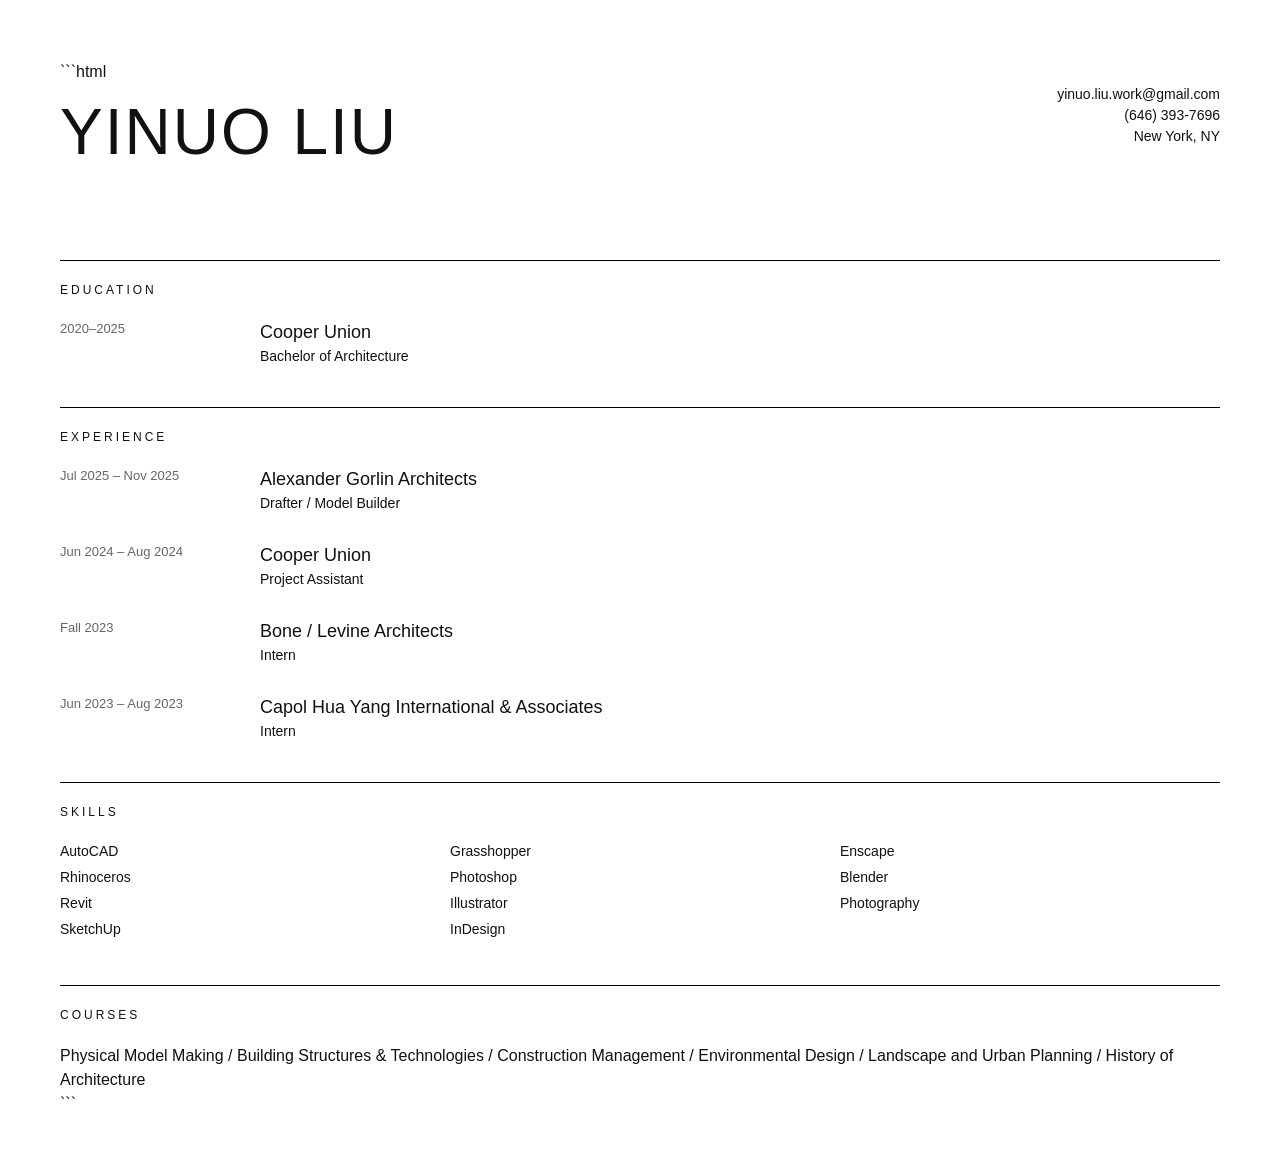
==== index.html @ 44718fdf "Update index.html" ====
```html
<!DOCTYPE html>
<html lang="en">

<head>
<meta charset="UTF-8">
<meta name="viewport" content="width=device-width, initial-scale=1.0">

<title>Yinuo Liu</title>

<style>

*{
    margin:0;
    padding:0;
    box-sizing:border-box;
}

body{
    font-family: Helvetica, Arial, sans-serif;
    color:#111;
    background:white;
    padding:60px;
    line-height:1.5;
}

.container{
    max-width:1200px;
    margin:auto;
}

.header{
    display:flex;
    justify-content:space-between;
    align-items:flex-start;
    margin-bottom:80px;
}

.name{
    font-size:64px;
    font-weight:300;
    letter-spacing:2px;
}

.contact{
    text-align:right;
    font-size:14px;
}

.section{
    border-top:1px solid #000;
    padding-top:20px;
    margin-top:40px;
}

.section-title{
    font-size:12px;
    letter-spacing:3px;
    margin-bottom:20px;
}

.entry{
    display:grid;
    grid-template-columns:200px 1fr;
    margin-bottom:28px;
}

.date{
    font-size:13px;
    color:#666;
}

.content h3{
    font-size:18px;
    font-weight:500;
}

.content p{
    font-size:14px;
}

.skills{
    display:grid;
    grid-template-columns:repeat(3,1fr);
    gap:10px;
    font-size:14px;
}

ul{
    list-style:none;
}

li{
    margin-bottom:5px;
}

</style>
</head>

<body>

<div class="container">

<div class="header">

<div>
    <h1 class="name">YINUO LIU</h1>
</div>

<div class="contact">
    yinuo.liu.work@gmail.com<br>
    (646) 393-7696<br>
    New York, NY
</div>

</div>

<div class="section">

<div class="section-title">EDUCATION</div>

<div class="entry">
    <div class="date">2020–2025</div>

    <div class="content">
        <h3>Cooper Union</h3>
        <p>Bachelor of Architecture</p>
    </div>
</div>

</div>

<div class="section">

<div class="section-title">EXPERIENCE</div>

<div class="entry">
    <div class="date">
        Jul 2025 – Nov 2025
    </div>

    <div class="content">
        <h3>Alexander Gorlin Architects</h3>
        <p>Drafter / Model Builder</p>
    </div>
</div>

<div class="entry">
    <div class="date">
        Jun 2024 – Aug 2024
    </div>

    <div class="content">
        <h3>Cooper Union</h3>
        <p>Project Assistant</p>
    </div>
</div>

<div class="entry">
    <div class="date">
        Fall 2023
    </div>

    <div class="content">
        <h3>Bone / Levine Architects</h3>
        <p>Intern</p>
    </div>
</div>

<div class="entry">
    <div class="date">
        Jun 2023 – Aug 2023
    </div>

    <div class="content">
        <h3>Capol Hua Yang International & Associates</h3>
        <p>Intern</p>
    </div>
</div>

</div>

<div class="section">

<div class="section-title">SKILLS</div>

<div class="skills">

<div>
<ul>
<li>AutoCAD</li>
<li>Rhinoceros</li>
<li>Revit</li>
<li>SketchUp</li>
</ul>
</div>

<div>
<ul>
<li>Grasshopper</li>
<li>Photoshop</li>
<li>Illustrator</li>
<li>InDesign</li>
</ul>
</div>

<div>
<ul>
<li>Enscape</li>
<li>Blender</li>
<li>Photography</li>
</ul>
</div>

</div>

</div>

<div class="section">

<div class="section-title">COURSES</div>

<p>
Physical Model Making /
Building Structures & Technologies /
Construction Management /
Environmental Design /
Landscape and Urban Planning /
History of Architecture
</p>

</div>

</div>

</body>
</html>
```
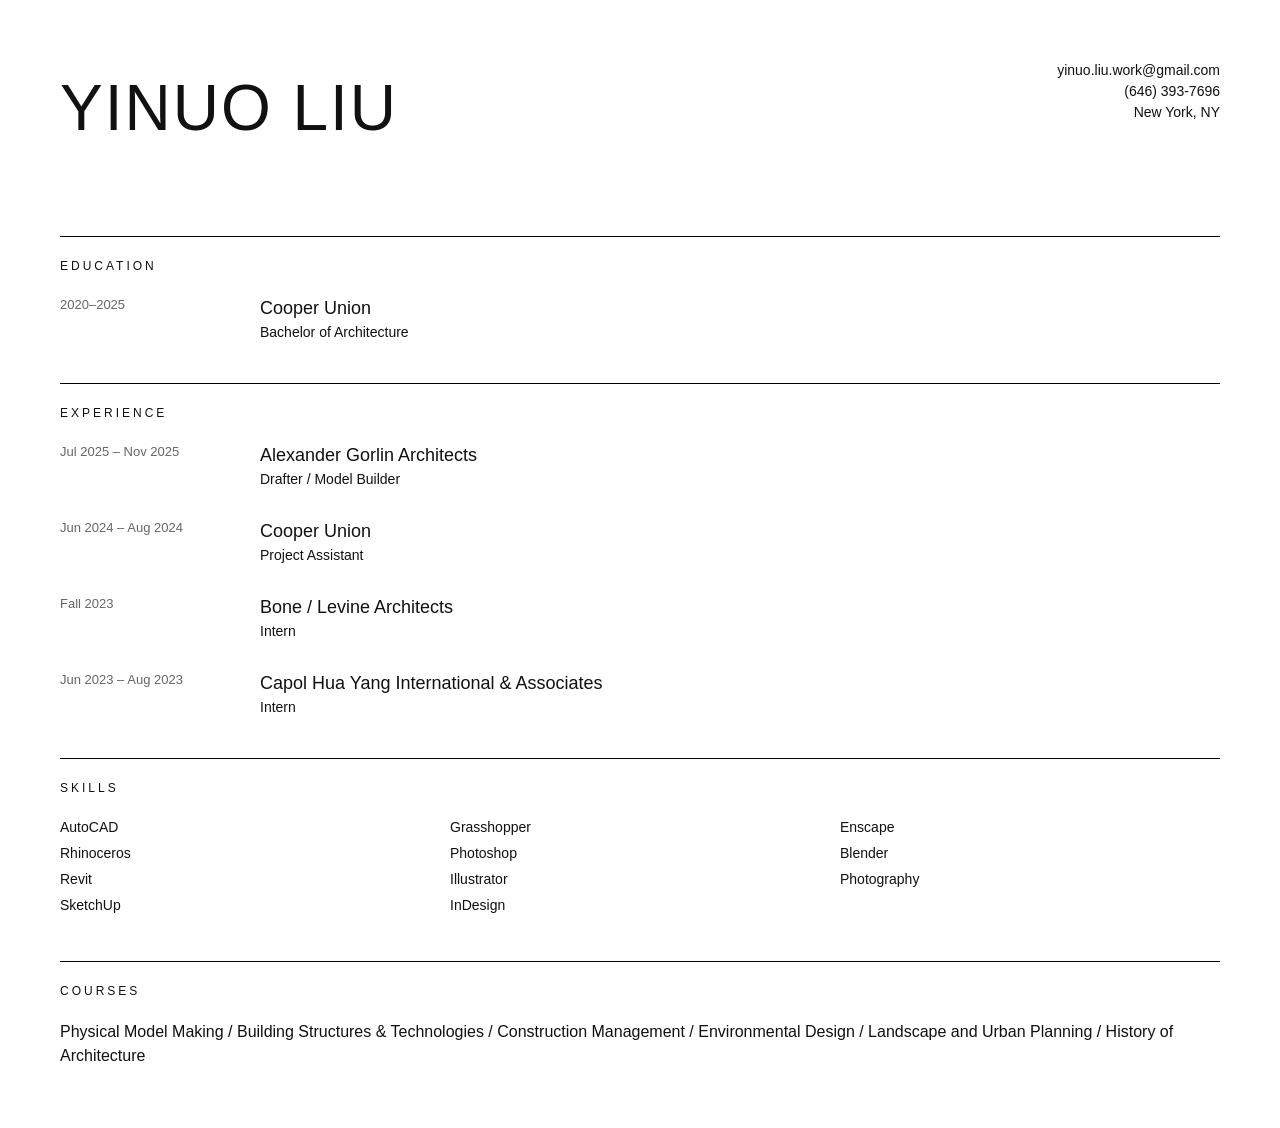
==== commit 0e744541: "Update index.html" ====
--- a/index.html
+++ b/index.html
@@ -1,4 +1,3 @@
-```html
 <!DOCTYPE html>
 <html lang="en">
 
@@ -234,6 +233,4 @@
 </div>
 
 </body>
-</html>
-```
-
+</html>
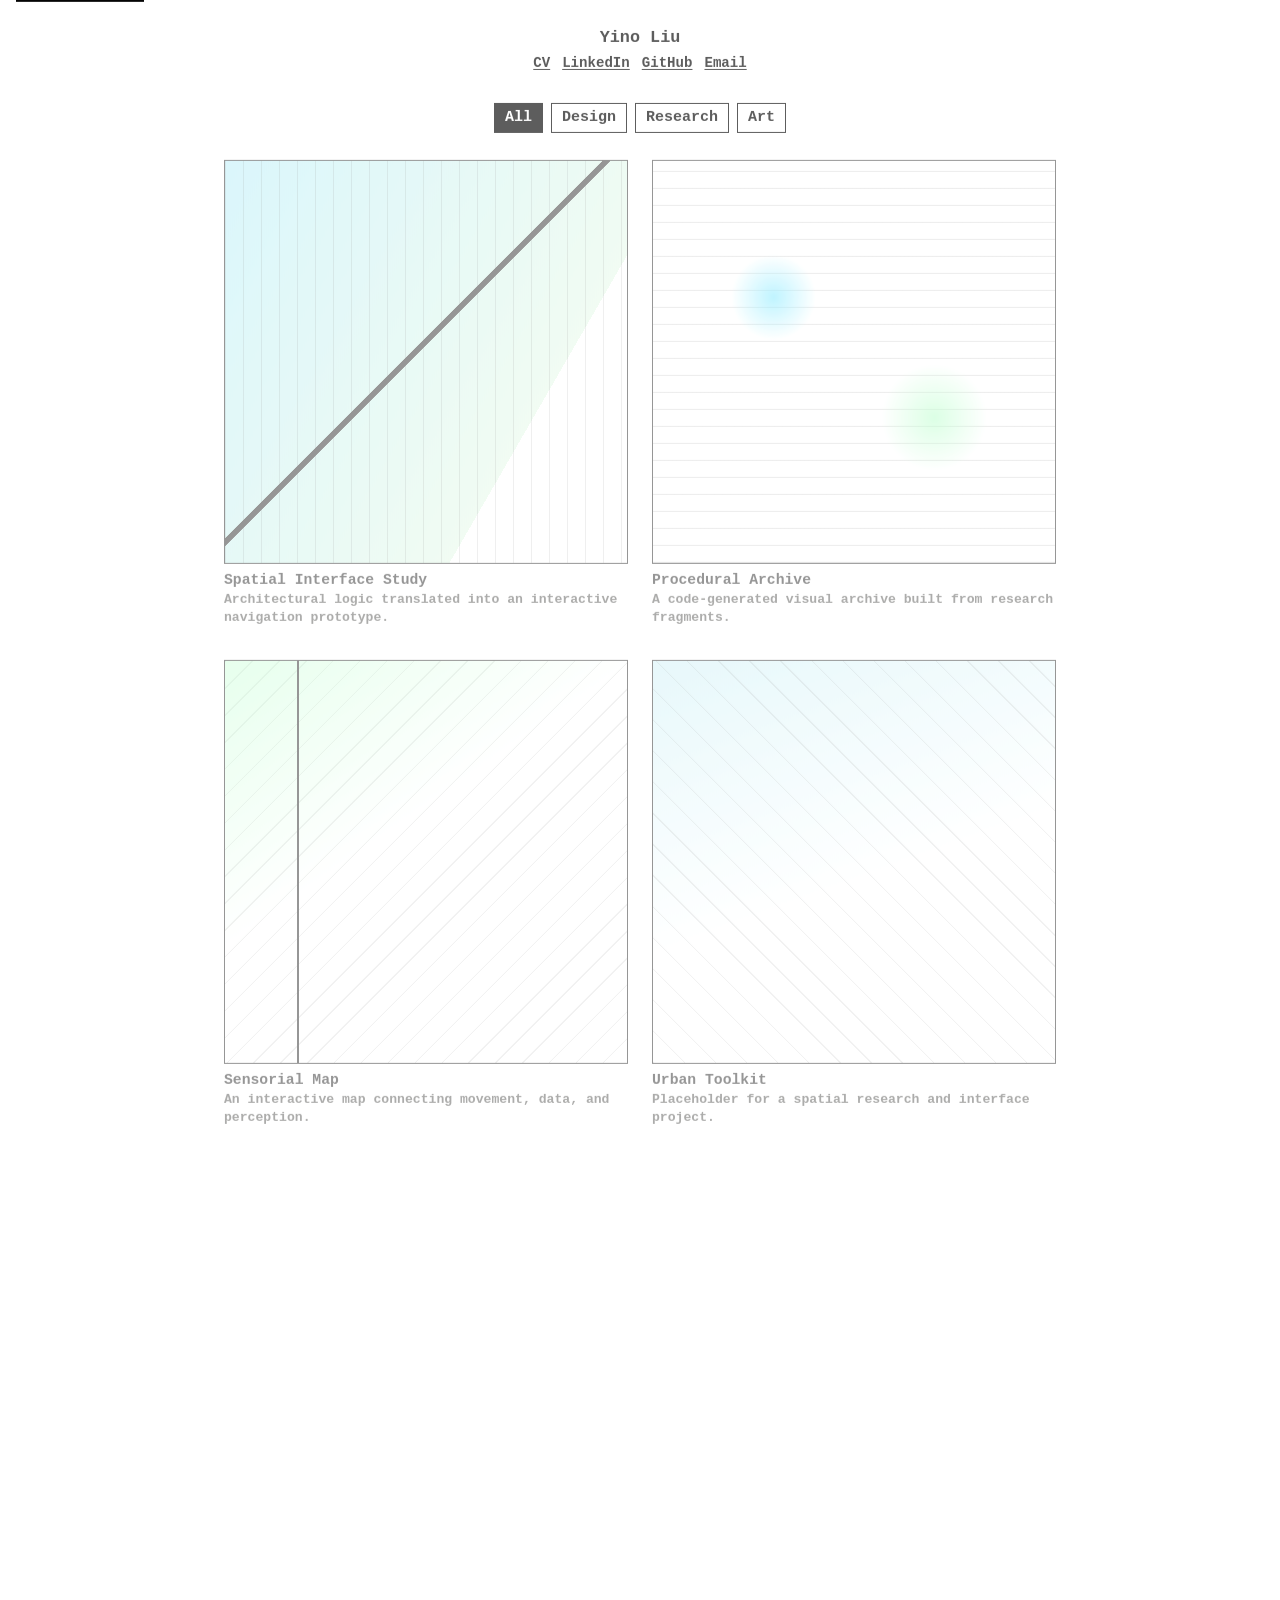
==== commit 34ee3581: "Add root portfolio redirect" ====
--- a/index.html
+++ b/index.html
@@ -1,236 +1,12 @@
 <!DOCTYPE html>
 <html lang="en">
-
 <head>
-<meta charset="UTF-8">
-<meta name="viewport" content="width=device-width, initial-scale=1.0">
-
-<title>Yinuo Liu</title>
-
-<style>
-
-*{
-    margin:0;
-    padding:0;
-    box-sizing:border-box;
-}
-
-body{
-    font-family: Helvetica, Arial, sans-serif;
-    color:#111;
-    background:white;
-    padding:60px;
-    line-height:1.5;
-}
-
-.container{
-    max-width:1200px;
-    margin:auto;
-}
-
-.header{
-    display:flex;
-    justify-content:space-between;
-    align-items:flex-start;
-    margin-bottom:80px;
-}
-
-.name{
-    font-size:64px;
-    font-weight:300;
-    letter-spacing:2px;
-}
-
-.contact{
-    text-align:right;
-    font-size:14px;
-}
-
-.section{
-    border-top:1px solid #000;
-    padding-top:20px;
-    margin-top:40px;
-}
-
-.section-title{
-    font-size:12px;
-    letter-spacing:3px;
-    margin-bottom:20px;
-}
-
-.entry{
-    display:grid;
-    grid-template-columns:200px 1fr;
-    margin-bottom:28px;
-}
-
-.date{
-    font-size:13px;
-    color:#666;
-}
-
-.content h3{
-    font-size:18px;
-    font-weight:500;
-}
-
-.content p{
-    font-size:14px;
-}
-
-.skills{
-    display:grid;
-    grid-template-columns:repeat(3,1fr);
-    gap:10px;
-    font-size:14px;
-}
-
-ul{
-    list-style:none;
-}
-
-li{
-    margin-bottom:5px;
-}
-
-</style>
+  <meta charset="UTF-8" />
+  <meta name="viewport" content="width=device-width, initial-scale=1.0" />
+  <meta http-equiv="refresh" content="0; url=Portfolio/" />
+  <title>Yino Liu Portfolio</title>
 </head>
-
 <body>
-
-<div class="container">
-
-<div class="header">
-
-<div>
-    <h1 class="name">YINUO LIU</h1>
-</div>
-
-<div class="contact">
-    yinuo.liu.work@gmail.com<br>
-    (646) 393-7696<br>
-    New York, NY
-</div>
-
-</div>
-
-<div class="section">
-
-<div class="section-title">EDUCATION</div>
-
-<div class="entry">
-    <div class="date">2020–2025</div>
-
-    <div class="content">
-        <h3>Cooper Union</h3>
-        <p>Bachelor of Architecture</p>
-    </div>
-</div>
-
-</div>
-
-<div class="section">
-
-<div class="section-title">EXPERIENCE</div>
-
-<div class="entry">
-    <div class="date">
-        Jul 2025 – Nov 2025
-    </div>
-
-    <div class="content">
-        <h3>Alexander Gorlin Architects</h3>
-        <p>Drafter / Model Builder</p>
-    </div>
-</div>
-
-<div class="entry">
-    <div class="date">
-        Jun 2024 – Aug 2024
-    </div>
-
-    <div class="content">
-        <h3>Cooper Union</h3>
-        <p>Project Assistant</p>
-    </div>
-</div>
-
-<div class="entry">
-    <div class="date">
-        Fall 2023
-    </div>
-
-    <div class="content">
-        <h3>Bone / Levine Architects</h3>
-        <p>Intern</p>
-    </div>
-</div>
-
-<div class="entry">
-    <div class="date">
-        Jun 2023 – Aug 2023
-    </div>
-
-    <div class="content">
-        <h3>Capol Hua Yang International & Associates</h3>
-        <p>Intern</p>
-    </div>
-</div>
-
-</div>
-
-<div class="section">
-
-<div class="section-title">SKILLS</div>
-
-<div class="skills">
-
-<div>
-<ul>
-<li>AutoCAD</li>
-<li>Rhinoceros</li>
-<li>Revit</li>
-<li>SketchUp</li>
-</ul>
-</div>
-
-<div>
-<ul>
-<li>Grasshopper</li>
-<li>Photoshop</li>
-<li>Illustrator</li>
-<li>InDesign</li>
-</ul>
-</div>
-
-<div>
-<ul>
-<li>Enscape</li>
-<li>Blender</li>
-<li>Photography</li>
-</ul>
-</div>
-
-</div>
-
-</div>
-
-<div class="section">
-
-<div class="section-title">COURSES</div>
-
-<p>
-Physical Model Making /
-Building Structures & Technologies /
-Construction Management /
-Environmental Design /
-Landscape and Urban Planning /
-History of Architecture
-</p>
-
-</div>
-
-</div>
-
+  <p><a href="Portfolio/">Enter Yino Liu Portfolio</a></p>
 </body>
-</html>+</html>
